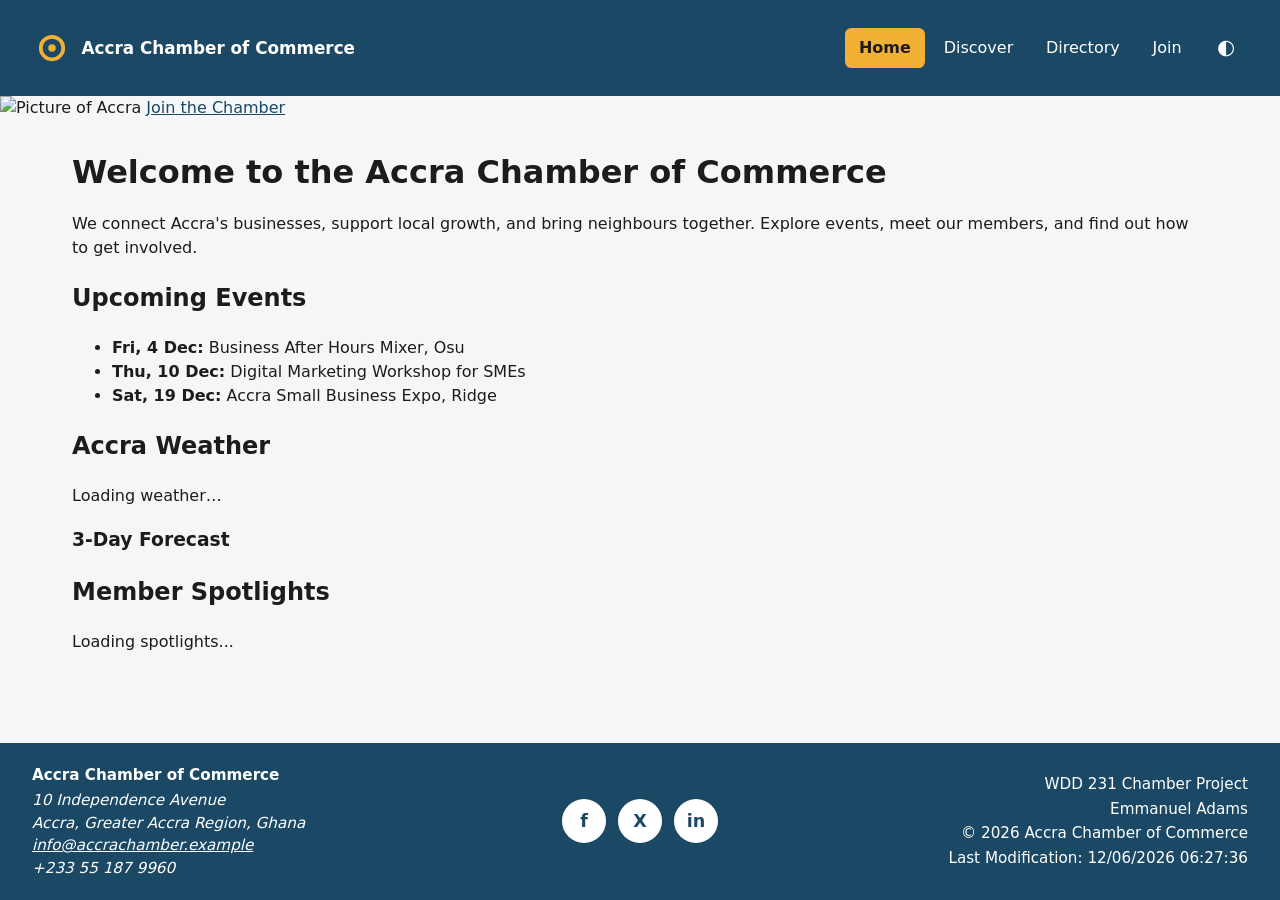
==== chamber/index.html @ 02307836 "add new index.html file for home page" ====
<!DOCTYPE html>
<html lang="en">

<head>
    <meta charset="utf-8">
    <meta name="viewport" content="width=device-width, initial-scale=1">
    <title>Home | Accra Chamber of Commerce</title>
    <meta name="description"
        content="Welcome to the Accra Chamber of Commerce. Discover local businesses, upcoming events, today's weather, and how to join.">
    <meta name="author" content="Emmanuel Adams">

    <link rel="icon" href="images/favicon.svg" type="image/svg+xml">

    <meta property="og:type" content="website">
    <meta property="og:title" content="Home | Accra Chamber of Commerce">
    <meta property="og:description" content="Local businesses, events, and networking in Accra.">
    <meta property="og:image" content="https://eadams9.github.io/wdd231/chamber/images/og-image.png">
    <meta property="og:url" content="https://eadams9.github.io/wdd231/chamber/index.html">

    <link rel="stylesheet" href="styles/normalize.css">
    <link rel="stylesheet" href="styles/small.css">
    <link rel="stylesheet" href="styles/larger.css">

    <script src="scripts/site.js" defer></script>
    <script src="scripts/weather.js" defer></script>
    <script src="scripts/spotlights.js" defer></script>
</head>

<body>
    <header>
        <a class="logo" href="index.html">
            <img src="images/favicon.svg" width="40" height="40" alt="">
            <span>Accra Chamber of Commerce</span>
        </a>
        <div class="controls">
            <button id="theme-toggle" type="button" aria-label="Toggle dark mode">&#9680;</button>
            <button id="menu-toggle" type="button" aria-label="Open menu" aria-expanded="false"
                aria-controls="primary-nav">&#9776;</button>
        </div>
        <nav id="primary-nav" aria-label="Main">
            <ul>
                <li><a href="index.html" aria-current="page">Home</a></li>
                <li><a href="discover.html">Discover</a></li>
                <li><a href="directory.html">Directory</a></li>
                <li><a href="join.html">Join</a></li>
            </ul>
        </nav>
    </header>

    <div class="hero">
        <img src="images/" srcset="images/ 800w, images/ 1600w" sizes="100vw" width="1600" height="600"
            fetchpriority="high" alt="Picture of Accra">
        <a class="cta" href="join.html">Join the Chamber</a>
    </div>

    <main class="home">
        <div class="intro">
            <h1>Welcome to the Accra Chamber of Commerce</h1>
            <p>We connect Accra's businesses, support local growth, and bring neighbours together. Explore events, meet
                our members, and find out how to get involved.</p>
        </div>

        <section class="panel events" aria-labelledby="events-title">
            <h2 id="events-title">Upcoming Events</h2>
            <ul>
                <li><strong>Fri, 4 Dec:</strong> Business After Hours Mixer, Osu</li>
                <li><strong>Thu, 10 Dec:</strong> Digital Marketing Workshop for SMEs</li>
                <li><strong>Sat, 19 Dec:</strong> Accra Small Business Expo, Ridge</li>
            </ul>
        </section>

        <section class="panel weather" aria-labelledby="weather-title">
            <h2 id="weather-title">Accra Weather</h2>
            <div id="current-weather" aria-live="polite">
                <p>Loading weather&hellip;</p>
            </div>
            <h3>3-Day Forecast</h3>
            <ul id="forecast"></ul>
        </section>

        <section class="spotlights" aria-labelledby="spot-title">
            <h2 id="spot-title">Member Spotlights</h2>
            <div id="spotlights" aria-live="polite">
                <p>Loading spotlights...</p>
            </div>
        </section>
    </main>

    <footer>
        <div class="contact">
            <p><strong>Accra Chamber of Commerce</strong></p>
            <address>
                10 Independence Avenue<br>
                Accra, Greater Accra Region, Ghana<br>
                <a href="mailto:info@accrachamber.example">info@accrachamber.example</a><br>
                +233 55 187 9960
            </address>
        </div>
        <div class="social">
            <a href="https://www.facebook.com/" aria-label="Facebook" target="_blank">f</a>
            <a href="https://x.com/" aria-label="X (Twitter)" target="_blank">X</a>
            <a href="https://www.linkedin.com/" aria-label="LinkedIn" target="_blank">in</a>
        </div>
        <div class="credits">
            <p>WDD 231 Chamber Project</p>
            <p>Emmanuel Adams</p>
            <p>&copy; <span id="year"></span> Accra Chamber of Commerce</p>
            <p>Last Modification: <span id="lastModified"></span></p>
        </div>
    </footer>
---- chamber/styles/small.css ----
/* small.css: mobile-first base styles */
:root {
  --brand: #1b4965;
  /* primary */
  --accent: #f2b134;
  /* secondary */
  --bg: #f4f6f8;
  /* background */
  --text: #1c1c1c;
  /* text */
  --card: #ffffff;
  --border: #c5ced6;
  --link: #1b4965;
}

body.dark {
  --brand: #0f2a3b;
  --bg: #121820;
  --text: #e8edf2;
  --card: #1d2733;
  --border: #3a4756;
  --link: #8ecae6;
}

*,
*::before,
*::after {
  box-sizing: border-box
}

body {
  font-family: system-ui, "Segoe UI", Roboto, Helvetica, Arial, sans-serif;
  background: var(--bg);
  color: var(--text);
  line-height: 1.5;
  min-height: 100vh;
  display: flex;
  flex-direction: column;
}

a {
  color: var(--link)
}

:focus-visible {
  outline: 3px solid var(--accent);
  outline-offset: 2px
}

/* Header + nav */
header {
  background: var(--brand);
  color: #fff;
  padding: .75rem 1rem;
  display: flex;
  flex-wrap: wrap;
  align-items: center;
  justify-content: space-between;
  gap: .5rem
}

.logo {
  display: flex;
  align-items: center;
  gap: .6rem;
  color: #fff;
  text-decoration: none;
  font-weight: 700;
  font-size: 1.05rem;
  line-height: 1.2
}

.controls {
  display: flex;
  gap: .5rem
}

.controls button {
  background: transparent;
  color: #fff;
  border: none;
  border-radius: .4rem;
  font-size: 1.3rem;
  width: 2.75rem;
  height: 2.75rem;
  cursor: pointer
}

#primary-nav {
  width: 100%
}

#primary-nav ul {
  list-style: none;
  display: none;
  flex-direction: column
}

#primary-nav.open ul {
  display: flex
}

#primary-nav a {
  display: block;
  padding: .75rem .5rem;
  color: #fff;
  text-decoration: none;
  border-bottom: 1px solid rgba(255, 255, 255, .35)
}

#primary-nav a[aria-current="page"] {
  background: var(--accent);
  color: #1c1c1c;
  font-weight: 700
}

/* Main */
main {
  flex: 1;
  padding: 1rem
}

h1 {
  margin: .25rem 0 1rem
}

/* Grid / list toggle */
.view-toggle {
  display: flex;
  gap: .5rem;
  justify-content: center;
  margin-bottom: 1rem
}

.view-toggle button {
  padding: .5rem 1.75rem;
  font-size: 1rem;
  cursor: pointer;
  color: var(--text);
  background: var(--card);
  border: 2px solid var(--link);
  border-radius: .4rem
}

.view-toggle button[aria-pressed="true"] {
  background: var(--accent);
  border-color: var(--accent);
  color: #1c1c1c;
  font-weight: 700
}

/* Member cards */
#members {
  display: grid;
  gap: 1rem;
  grid-template-columns: 1fr
}

.card {
  background: var(--card);
  border: 1px solid var(--border);
  border-radius: .5rem;
  padding: 1rem;
  text-align: center
}

.card h2 {
  margin: 0;
  font-size: 1.2rem
}

.tagline {
  margin: 0 0 .75rem;
  padding-bottom: .5rem;
  font-size: .9rem;
  border-bottom: 1px solid var(--border)
}

.card img {
  display: block;
  margin: 0 auto .75rem;
  border-radius: .4rem
}

.card p {
  margin: .25rem 0;
  font-size: .95rem;
  overflow-wrap: anywhere
}

.badge {
  display: inline-block;
  margin-top: .5rem;
  padding: .1rem .7rem;
  border-radius: 1rem;
  font-size: .8rem;
  font-weight: 700;
  color: #1c1c1c;
  background: #dfe6ed
}

.badge.silver {
  background: #c0c8d0
}

.badge.gold {
  background: var(--accent)
}

.error {
  color: inherit;
  font-weight: 700
}

/* List view: simple one-column rows, no images */
#members.list {
  gap: .5rem
}

#members.list .card {
  text-align: left;
  padding: .75rem 1rem
}

#members.list .card img {
  display: none
}

#members.list .tagline {
  border: 0;
  margin-bottom: .25rem;
  padding: 0
}

/* Footer */
footer {
  background: var(--brand);
  color: #fff;
  padding: 1.25rem 1rem;
  display: grid;
  gap: 1rem;
  font-size: .95rem
}

footer p {
  margin: .1rem 0
}

footer a {
  color: #fff
}

.social {
  display: flex;
  gap: .75rem
}

.social a {
  display: grid;
  place-items: center;
  width: 2.75rem;
  height: 2.75rem;
  border-radius: 50%;
  background: #fff;
  color: var(--brand);
  font-weight: 700;
  font-size: 1.1rem;
  text-decoration: none
}

body.dark .social a {
  color: #0f2a3b
}
---- chamber/styles/larger.css ----
/* larger.css: enhancements for wider screens */
@media only screen and (min-width: 48rem){
  header{flex-wrap:nowrap;padding:.75rem 2rem}
  #menu-toggle{display:none}
  #primary-nav{width:auto;order:1;margin-left:auto}
  .controls{order:2}
  #primary-nav ul{display:flex;flex-direction:row;gap:.25rem}
  #primary-nav a{border:0;border-radius:.4rem;padding:.5rem .9rem}

  main{width:100%;max-width:75rem;margin:0 auto;padding:1.5rem 2rem}
  #members.grid{grid-template-columns:repeat(2,1fr)}

  /* list rows become a single line of columns */
  #members.list .card{display:grid;grid-template-columns:2fr 2fr 1.4fr 2fr 1.6fr;gap:1rem;align-items:center}
  #members.list .card p{margin:0}

  footer{grid-template-columns:1fr auto 1fr;align-items:center;padding:1.25rem 2rem}
  .social{justify-content:center}
  .credits{text-align:right}
}

@media only screen and (min-width: 64rem){
  #members.grid{grid-template-columns:repeat(3,1fr)}
}
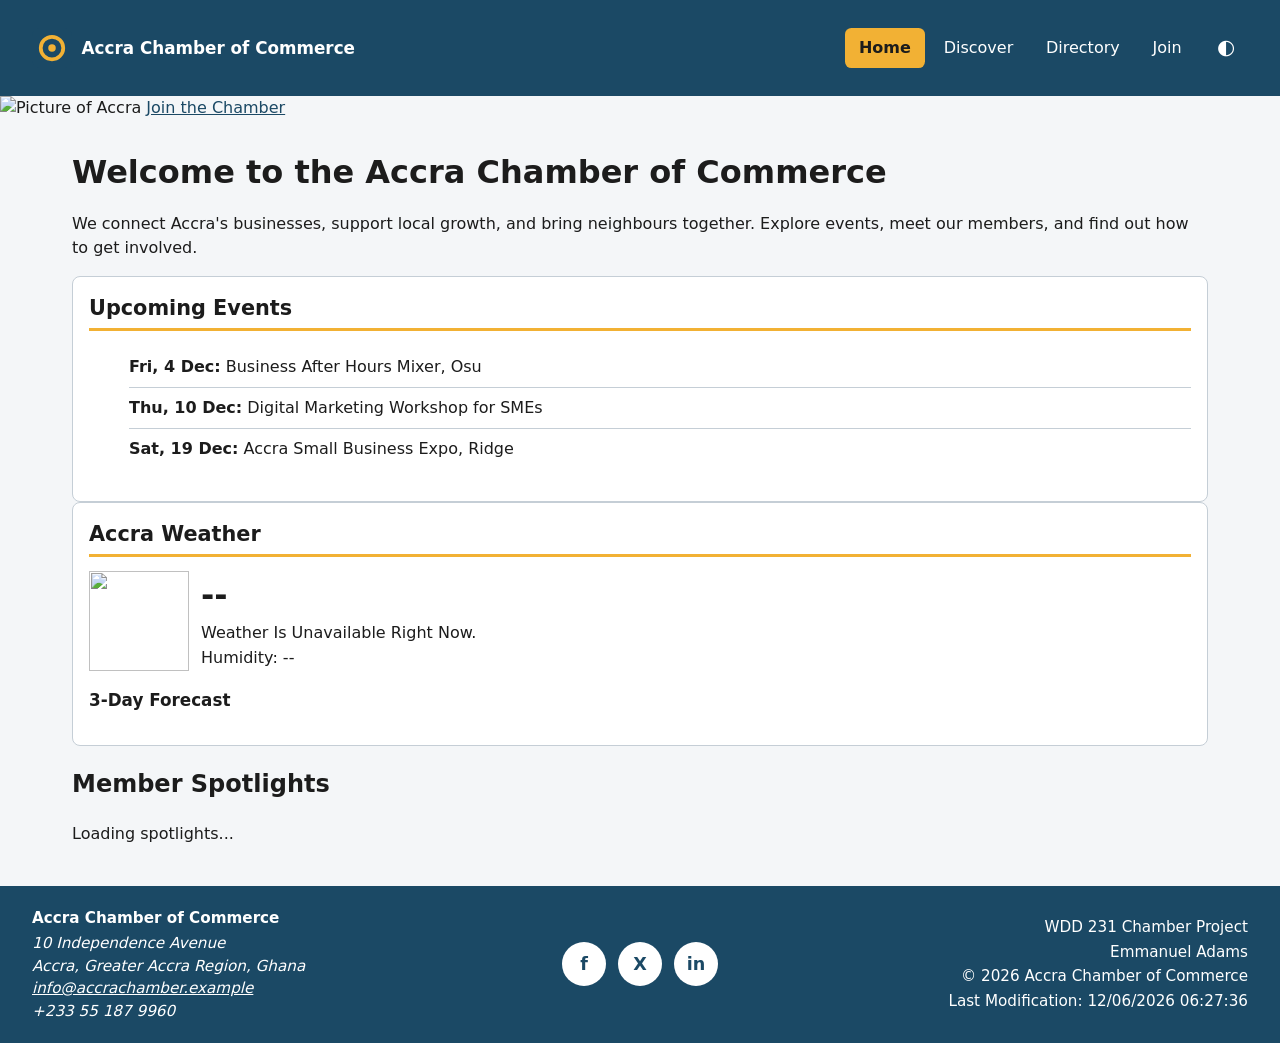
==== commit 23bf28fa: "Add weather.js, update index.html and small.css to style the weather panel" ====
--- a/chamber/index.html
+++ b/chamber/index.html
@@ -72,7 +72,14 @@
         <section class="panel weather" aria-labelledby="weather-title">
             <h2 id="weather-title">Accra Weather</h2>
             <div id="current-weather" aria-live="polite">
-                <p>Loading weather&hellip;</p>
+                <figure class="now">
+                    <img id="weather-icon" src="" alt="" width="100" height="100">
+                    <figcaption>
+                        <p class="temp"><span id="current-temp">--</span></p>
+                        <p class="desc" id="weather-desc">Loading weather&hellip;</p>
+                        <p>Humidity: <span id="humidity">--</span></p>
+                    </figcaption>
+                </figure>
             </div>
             <h3>3-Day Forecast</h3>
             <ul id="forecast"></ul>
--- a/chamber/styles/small.css
+++ b/chamber/styles/small.css
@@ -270,4 +270,63 @@
 
 body.dark .social a {
   color: #0f2a3b
+}
+
+/* Weather panel */
+.panel {
+  background: var(--card);
+  border: 1px solid var(--border);
+  border-radius: .5rem;
+  padding: 1rem
+}
+
+.panel h2 {
+  margin: 0 0 .75rem;
+  font-size: 1.3rem;
+  padding-bottom: .25rem;
+  border-bottom: 3px solid var(--accent)
+}
+
+.panel h3 {
+  margin: 1rem 0 .25rem;
+  font-size: 1.05rem
+}
+
+.panel ul {
+  list-style: none
+}
+
+.panel li {
+  padding: .5rem 0;
+  border-bottom: 1px solid var(--border)
+}
+
+.panel li:last-child {
+  border-bottom: 0
+}
+
+.now {
+  margin: 0;
+  display: flex;
+  align-items: center;
+  gap: .75rem
+}
+
+.now p {
+  margin: .1rem 0
+}
+
+.temp {
+  font-size: 2rem;
+  font-weight: 700
+}
+
+.desc {
+  text-transform: capitalize
+}
+
+.day {
+  display: inline-block;
+  min-width: 6.5rem;
+  font-weight: 700
 }
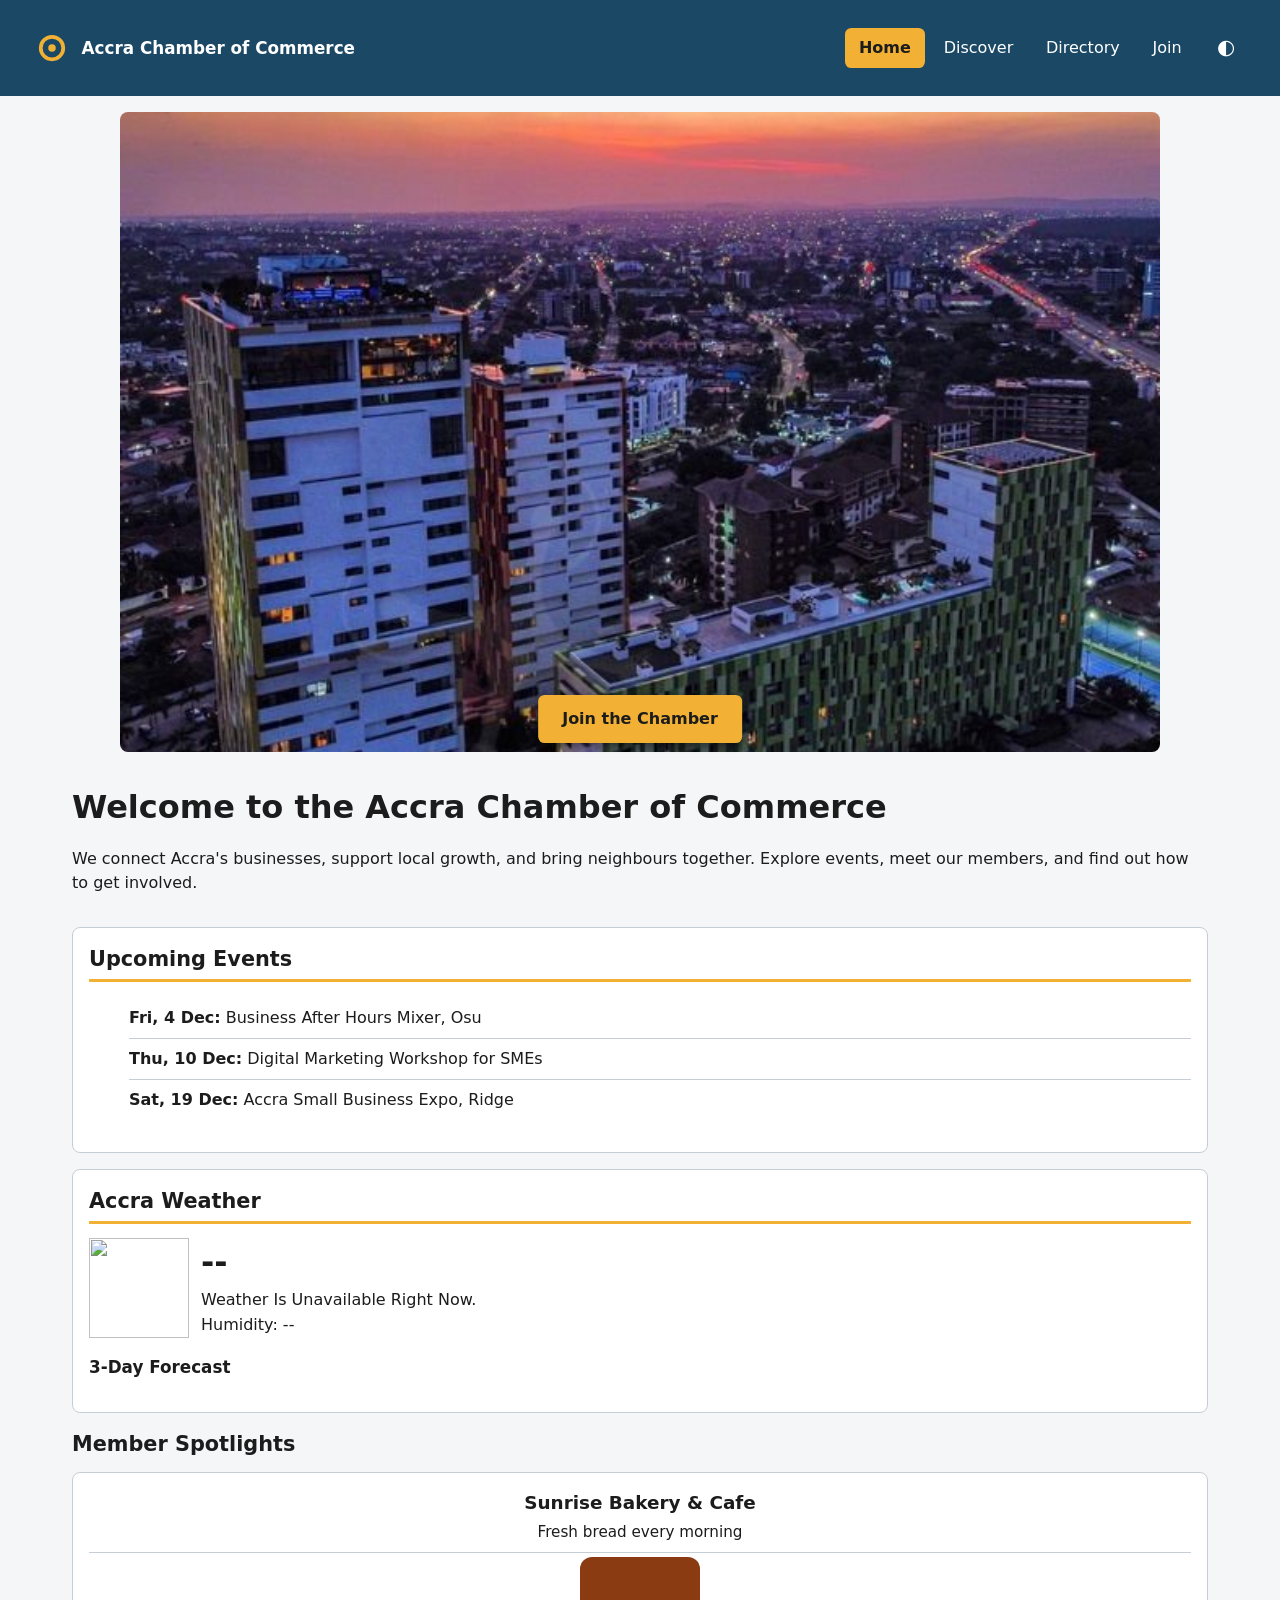
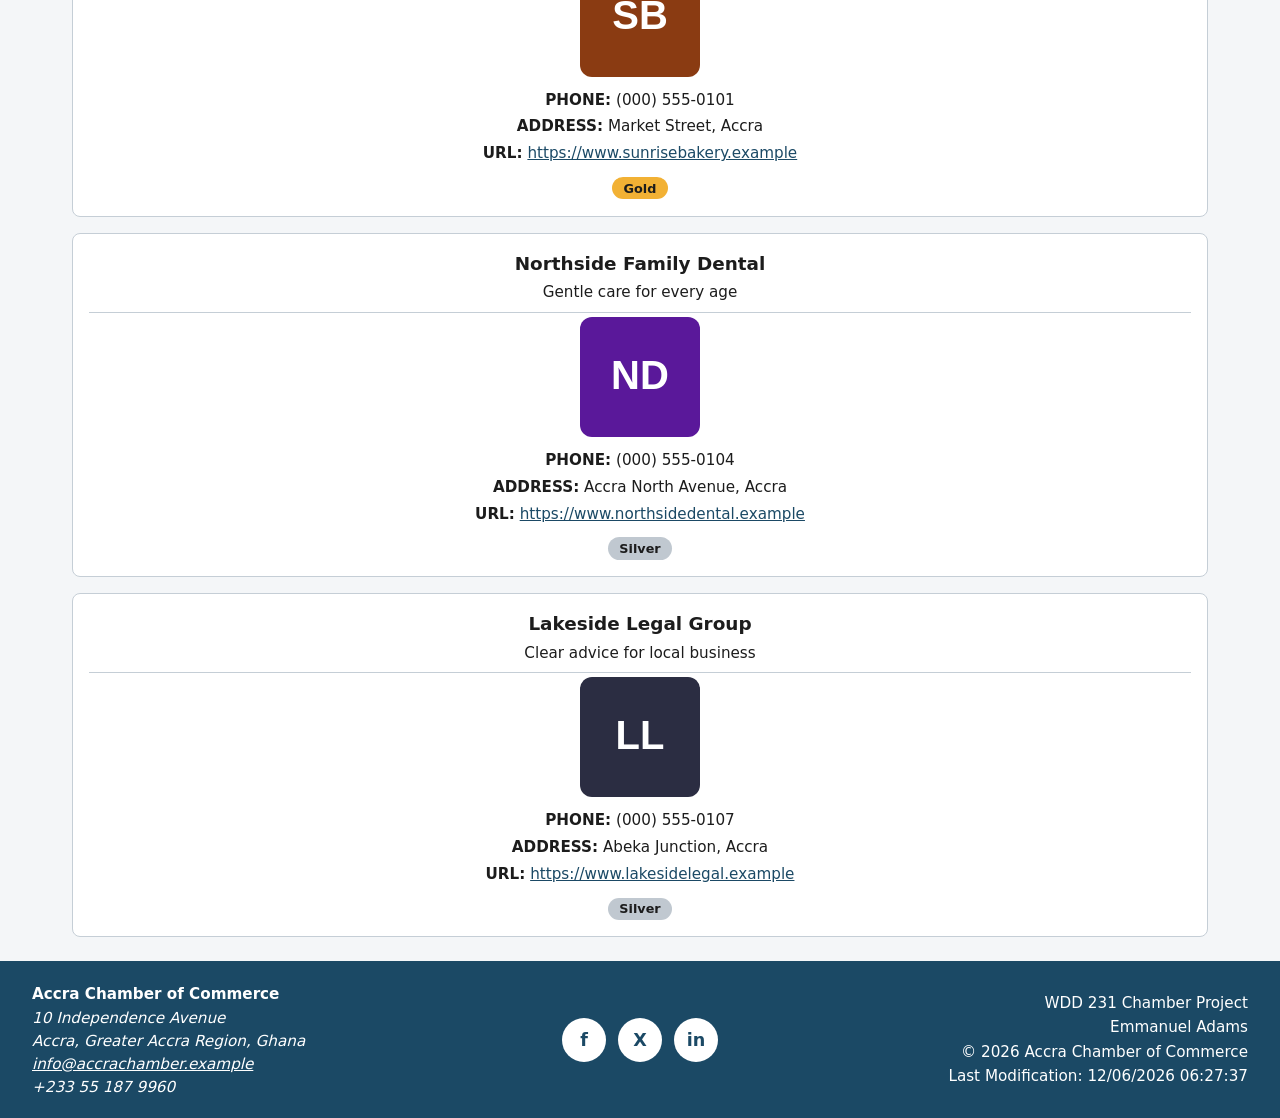
==== commit a6e62ef5: "add spotlights.js, add the hero image and update the css to style it" ====
--- a/chamber/index.html
+++ b/chamber/index.html
@@ -48,7 +48,7 @@
     </header>
 
     <div class="hero">
-        <img src="images/" srcset="images/ 800w, images/ 1600w" sizes="100vw" width="1600" height="600"
+        <img src="images/hero.jpg" width="640" height="640"
             fetchpriority="high" alt="Picture of Accra">
         <a class="cta" href="join.html">Join the Chamber</a>
     </div>
@@ -88,7 +88,7 @@
         <section class="spotlights" aria-labelledby="spot-title">
             <h2 id="spot-title">Member Spotlights</h2>
             <div id="spotlights" aria-live="polite">
-                <p>Loading spotlights...</p>
+                <p>Loading spotlights&hellip;</p>
             </div>
         </section>
     </main>
@@ -114,4 +114,7 @@
             <p>&copy; <span id="year"></span> Accra Chamber of Commerce</p>
             <p>Last Modification: <span id="lastModified"></span></p>
         </div>
-    </footer>+    </footer>
+</body>
+
+</html>
--- a/chamber/styles/small.css
+++ b/chamber/styles/small.css
@@ -329,4 +329,73 @@
   display: inline-block;
   min-width: 6.5rem;
   font-weight: 700
+}
+
+/* Home page: hero */
+.hero {
+  position: relative;
+}
+
+.hero img {
+  width: 100%;
+  aspect-ratio: 3/2;
+  object-fit: cover;
+  object-position: center 60%;
+}
+
+.cta {
+  position: absolute;
+  left: 50%;
+  bottom: 1rem;
+  transform: translateX(-50%);
+  padding: .75rem 1.5rem;
+  border-radius: .4rem;
+  background: var(--accent);
+  color: #1c1c1c;
+  font-weight: 700;
+  text-decoration: none;
+  white-space: nowrap;
+  box-shadow: 0 2px 8px rgba(0, 0, 0, .45);
+}
+
+.cta:hover {
+  background: #fff;
+}
+
+.credit {
+  position: absolute;
+  right: .5rem;
+  top: .5rem;
+  margin: 0;
+  padding: .1rem .5rem;
+  font-size: .75rem;
+  color: #fff;
+  background: rgba(0, 0, 0, .6);
+  border-radius: .25rem;
+}
+
+main.home {
+  display: grid;
+  gap: 1rem;
+}
+
+.intro h1 {
+  margin-top: 0;
+}
+
+/* Spotlights */
+.spotlights h2 {
+  margin: 0 0 .75rem;
+  font-size: 1.3rem;
+}
+
+.spotlight-grid {
+  display: grid;
+  gap: 1rem;
+  grid-template-columns: 1fr;
+}
+
+.spotlight-grid .card h3 {
+  margin: 0;
+  font-size: 1.15rem;
 }
--- a/chamber/styles/larger.css
+++ b/chamber/styles/larger.css
@@ -1,24 +1,86 @@
 /* larger.css: enhancements for wider screens */
-@media only screen and (min-width: 48rem){
-  header{flex-wrap:nowrap;padding:.75rem 2rem}
-  #menu-toggle{display:none}
-  #primary-nav{width:auto;order:1;margin-left:auto}
-  .controls{order:2}
-  #primary-nav ul{display:flex;flex-direction:row;gap:.25rem}
-  #primary-nav a{border:0;border-radius:.4rem;padding:.5rem .9rem}
+@media only screen and (min-width: 48rem) {
+  header {
+    flex-wrap: nowrap;
+    padding: .75rem 2rem
+  }
 
-  main{width:100%;max-width:75rem;margin:0 auto;padding:1.5rem 2rem}
-  #members.grid{grid-template-columns:repeat(2,1fr)}
+  #menu-toggle {
+    display: none
+  }
+
+  #primary-nav {
+    width: auto;
+    order: 1;
+    margin-left: auto
+  }
+
+  .controls {
+    order: 2
+  }
+
+  #primary-nav ul {
+    display: flex;
+    flex-direction: row;
+    gap: .25rem
+  }
+
+  #primary-nav a {
+    border: 0;
+    border-radius: .4rem;
+    padding: .5rem .9rem
+  }
+
+  main {
+    width: 100%;
+    max-width: 75rem;
+    margin: 0 auto;
+    padding: 1.5rem 2rem
+  }
+
+  #members.grid {
+    grid-template-columns: repeat(2, 1fr)
+  }
 
   /* list rows become a single line of columns */
-  #members.list .card{display:grid;grid-template-columns:2fr 2fr 1.4fr 2fr 1.6fr;gap:1rem;align-items:center}
-  #members.list .card p{margin:0}
+  #members.list .card {
+    display: grid;
+    grid-template-columns: 2fr 2fr 1.4fr 2fr 1.6fr;
+    gap: 1rem;
+    align-items: center
+  }
 
-  footer{grid-template-columns:1fr auto 1fr;align-items:center;padding:1.25rem 2rem}
-  .social{justify-content:center}
-  .credits{text-align:right}
+  #members.list .card p {
+    margin: 0
+  }
+
+  footer {
+    grid-template-columns: 1fr auto 1fr;
+    align-items: center;
+    padding: 1.25rem 2rem
+  }
+
+  .social {
+    justify-content: center
+  }
+
+  .credits {
+    text-align: right
+  }
+
+  .hero {
+    max-width: 65rem;
+    margin: 1rem auto 0;
+  }
+
+  .hero img {
+    aspect-ratio: 16/9;
+    border-radius: .5rem;
+  }
 }
 
-@media only screen and (min-width: 64rem){
-  #members.grid{grid-template-columns:repeat(3,1fr)}
-}
+@media only screen and (min-width: 64rem) {
+  #members.grid {
+    grid-template-columns: repeat(3, 1fr)
+  }
+}
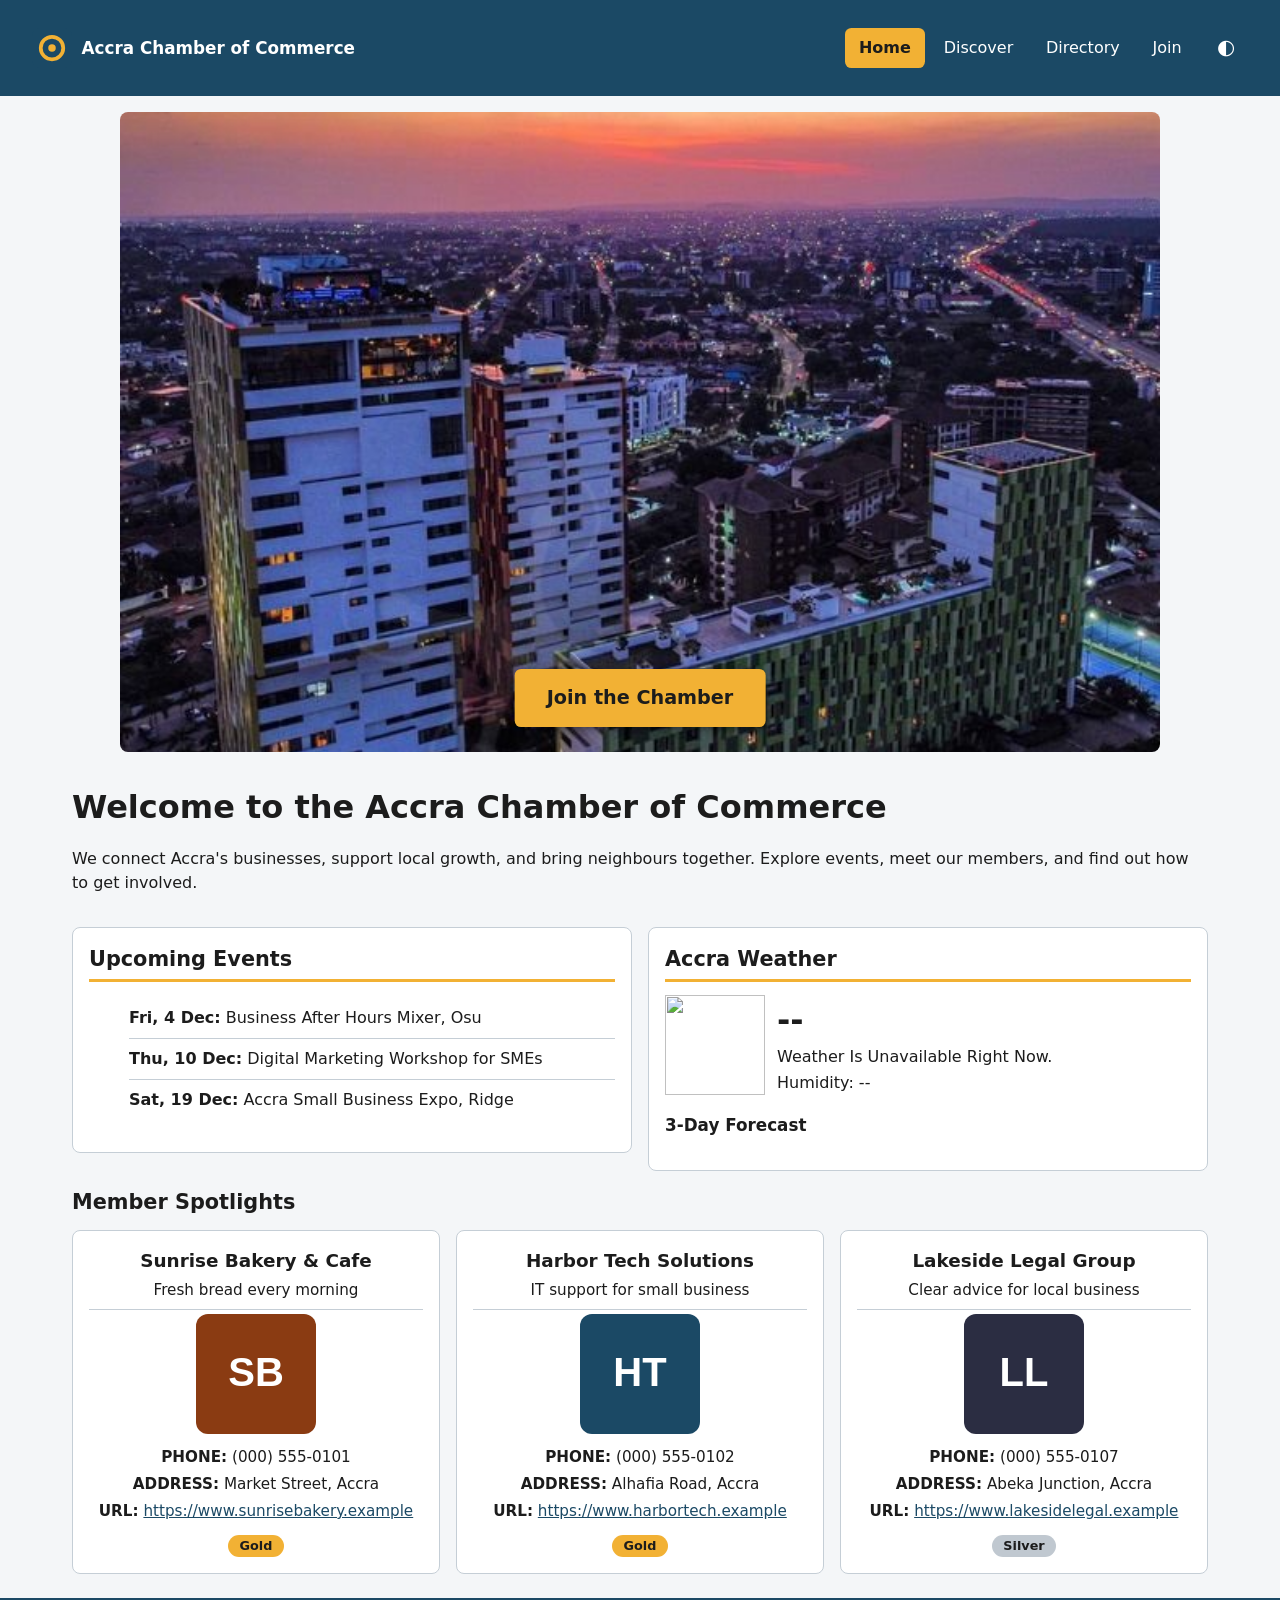
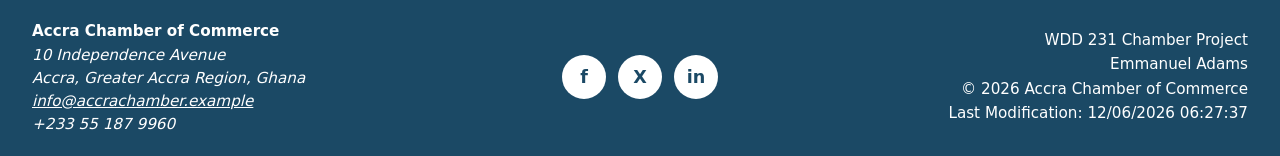
==== commit 23186a13: "Enhance index.html and larger.css: add font preconnect links, update hero image alt text, and improv" ====
--- a/chamber/index.html
+++ b/chamber/index.html
@@ -8,6 +8,10 @@
     <meta name="description"
         content="Welcome to the Accra Chamber of Commerce. Discover local businesses, upcoming events, today's weather, and how to join.">
     <meta name="author" content="Emmanuel Adams">
+
+    <link rel="preconnect" href="https://fonts.googleapis.com">
+    <link rel="preconnect" href="https://fonts.gstatic.com" crossorigin>
+    <link href="https://fonts.googleapis.com/css2?family=Roboto:wght@400;700&display=swap" rel="stylesheet">
 
     <link rel="icon" href="images/favicon.svg" type="image/svg+xml">
 
@@ -48,8 +52,7 @@
     </header>
 
     <div class="hero">
-        <img src="images/hero.jpg" width="640" height="640"
-            fetchpriority="high" alt="Picture of Accra">
+        <img src="images/hero.jpg" width="640" height="640" fetchpriority="high" alt="Aerial view of Accra at sunset">
         <a class="cta" href="join.html">Join the Chamber</a>
     </div>
 
--- a/chamber/styles/larger.css
+++ b/chamber/styles/larger.css
@@ -77,6 +77,26 @@
     aspect-ratio: 16/9;
     border-radius: .5rem;
   }
+
+  .cta {
+    bottom: 2rem;
+    font-size: 1.2rem;
+    padding: .9rem 2rem
+  }
+
+  main.home {
+    grid-template-columns: 1fr 1fr;
+    align-items: start
+  }
+
+  .intro,
+  .spotlights {
+    grid-column: 1 / -1
+  }
+
+  .spotlight-grid {
+    grid-template-columns: repeat(3, 1fr)
+  }
 }
 
 @media only screen and (min-width: 64rem) {
